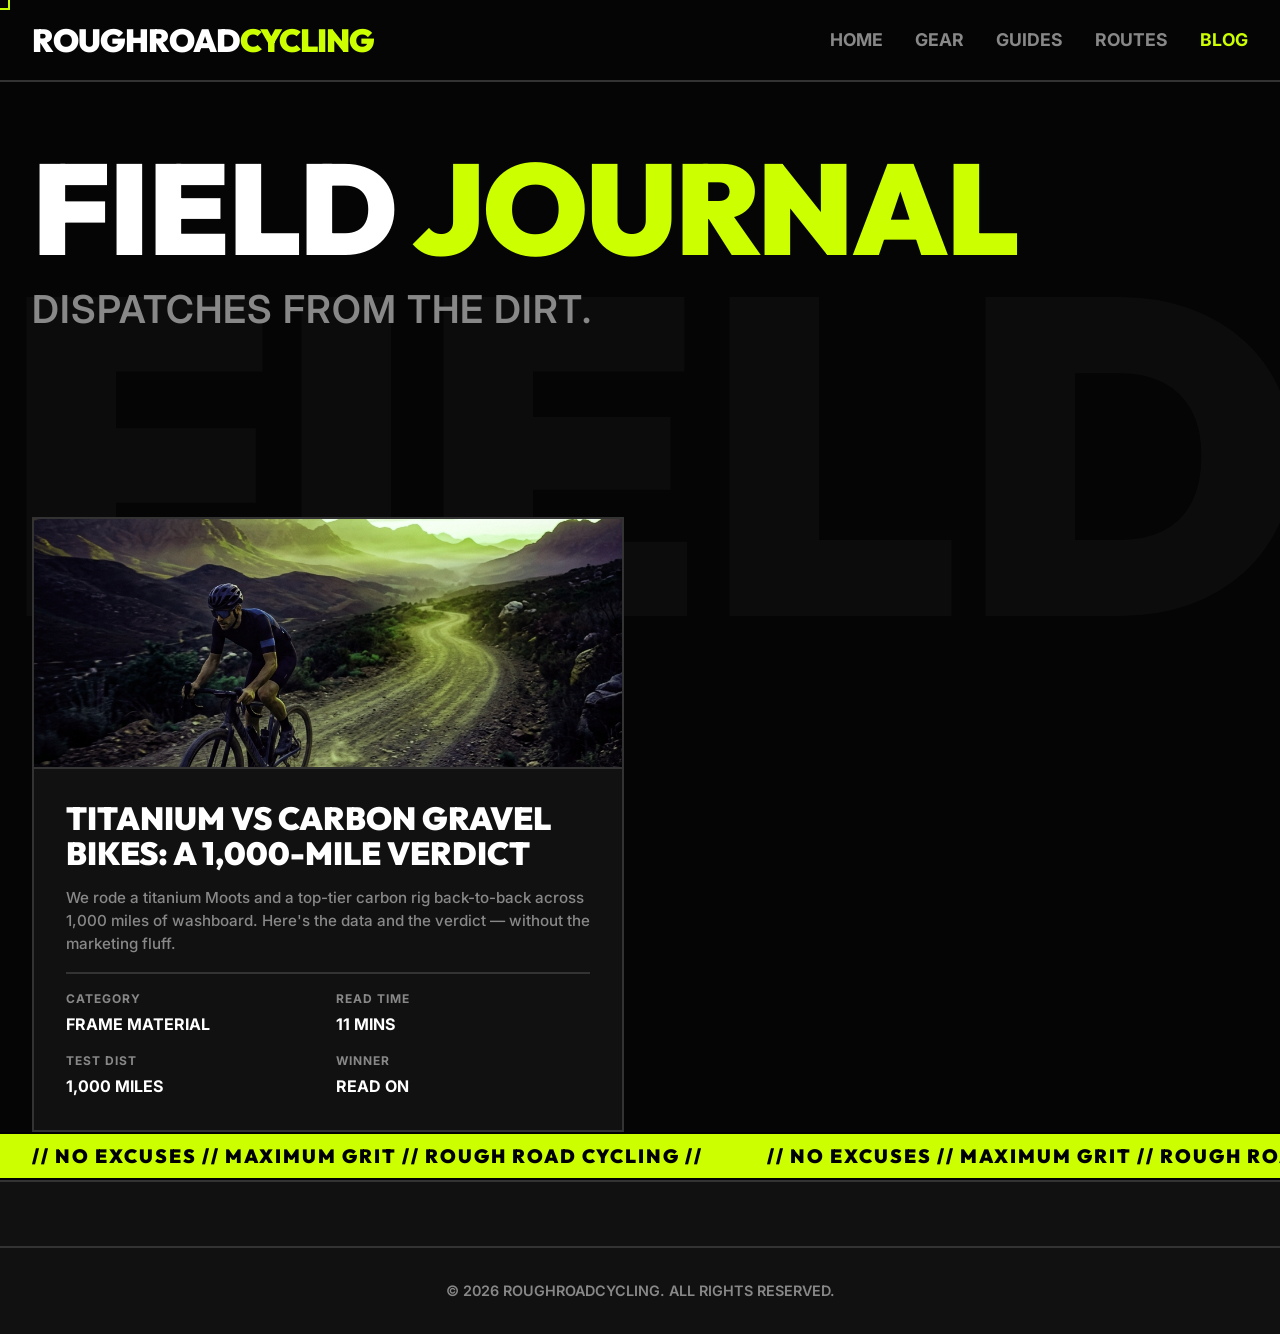
==== blog/index.html @ 873dca98 "SEO foundation + flagship blog post - Add canonical, Open Graph, Twitter Card, and JSON-LD schema to" ====
<!DOCTYPE html>
<html lang="en">
<head>
    <meta charset="UTF-8">
    <meta name="viewport" content="width=device-width, initial-scale=1.0">
    <meta name="robots" content="index,follow,max-image-preview:large">
    <meta name="theme-color" content="#0a0a0a">

    <title>The Field Journal — Gravel Cycling Blog | RoughRoadCycling</title>
    <meta name="description" content="Field-tested gravel cycling and bikepacking articles. Gear deep-dives, training protocols, route reports — written from the saddle, not the desk.">
    <link rel="canonical" href="https://roughroadcycling.com/blog/">

    <meta property="og:type" content="website">
    <meta property="og:site_name" content="RoughRoadCycling">
    <meta property="og:title" content="The Field Journal — Gravel Cycling Blog">
    <meta property="og:description" content="Field-tested gravel cycling and bikepacking articles.">
    <meta property="og:url" content="https://roughroadcycling.com/blog/">
    <meta property="og:image" content="https://roughroadcycling.com/images/hero.png">
    <meta property="og:image:alt" content="Gravel cyclist on a remote dirt road">

    <meta name="twitter:card" content="summary_large_image">
    <meta name="twitter:title" content="The Field Journal — Gravel Cycling Blog">
    <meta name="twitter:description" content="Field-tested gravel cycling and bikepacking articles.">
    <meta name="twitter:image" content="https://roughroadcycling.com/images/hero.png">

    <link rel="preconnect" href="https://fonts.googleapis.com">
    <link rel="preconnect" href="https://fonts.gstatic.com" crossorigin>
    <link href="https://fonts.googleapis.com/css2?family=Inter:wght@400;700;900&family=Outfit:wght@600;900&display=swap" rel="stylesheet">
    <link rel="stylesheet" href="../css/styles.css">

    <script type="application/ld+json">
    {
      "@context": "https://schema.org",
      "@type": "Blog",
      "name": "The Field Journal",
      "url": "https://roughroadcycling.com/blog/",
      "description": "Field-tested gravel cycling and bikepacking articles.",
      "publisher": {
        "@type": "Organization",
        "name": "RoughRoadCycling",
        "logo": { "@type": "ImageObject", "url": "https://roughroadcycling.com/images/hero.png" }
      },
      "blogPost": [
        {
          "@type": "BlogPosting",
          "headline": "Titanium vs Carbon Gravel Bikes: A 1,000-Mile Verdict",
          "url": "https://roughroadcycling.com/blog/titanium-vs-carbon-gravel-bike/",
          "datePublished": "2026-05-18"
        }
      ]
    }
    </script>
</head>
<body>
    <div class="scroll-text-bg" aria-hidden="true">FIELD JOURNAL // RAW DISPATCH //</div>

    <header class="site-header">
        <div class="container nav-container">
            <a href="../index.html" class="logo">RoughRoad<span>Cycling</span></a>
            <button class="mobile-menu-btn" aria-label="Toggle menu" aria-expanded="false">☰</button>
            <nav>
                <ul class="nav-links">
                    <li><a href="../index.html">Home</a></li>
                    <li><a href="../reviews.html">Gear</a></li>
                    <li><a href="../guides.html">Guides</a></li>
                    <li><a href="../routes.html">Routes</a></li>
                    <li><a href="index.html" class="active">Blog</a></li>
                </ul>
            </nav>
        </div>
    </header>

    <section class="container" style="padding-top: 150px; padding-bottom: 50px;">
        <div class="section-header fade-in-up">
            <h1 class="brutalist-title">Field <span class="text-accent">Journal</span></h1>
            <p class="brutalist-subtitle" style="color: var(--color-text-muted);">Dispatches from the dirt.</p>
        </div>
    </section>

    <section class="container fade-in-up" style="padding-top: 0;">
        <div class="grid-cards">

            <a href="titanium-vs-carbon-gravel-bike/" class="ticket-card">
                <div class="ticket-img-wrapper">
                    <span class="ticket-category-tag">Gear</span>
                    <img src="../images/hero.png" alt="Titanium and carbon gravel bikes side by side on a dirt road" class="ticket-img" loading="lazy" style="filter: hue-rotate(45deg);">
                </div>
                <div class="ticket-content">
                    <h2 class="ticket-title">Titanium vs Carbon Gravel Bikes: A 1,000-Mile Verdict</h2>
                    <p style="color: var(--color-text-muted); font-size: 0.95rem; margin-bottom: var(--space-sm); font-weight: 500;">We rode a titanium Moots and a top-tier carbon rig back-to-back across 1,000 miles of washboard. Here's the data and the verdict — without the marketing fluff.</p>
                    <div class="ticket-data">
                        <div class="data-point">
                            <span class="data-label">Category</span>
                            <span class="data-value">Frame Material</span>
                        </div>
                        <div class="data-point">
                            <span class="data-label">Read Time</span>
                            <span class="data-value">11 Mins</span>
                        </div>
                        <div class="data-point">
                            <span class="data-label">Test Dist</span>
                            <span class="data-value">1,000 Miles</span>
                        </div>
                        <div class="data-point">
                            <span class="data-label">Winner</span>
                            <span class="data-value text-accent">Read on</span>
                        </div>
                    </div>
                </div>
            </a>

        </div>
    </section>

    <div class="marquee-container">
        <div class="marquee-content">
            <span>// NO EXCUSES // MAXIMUM GRIT // ROUGH ROAD CYCLING //</span>
            <span>// NO EXCUSES // MAXIMUM GRIT // ROUGH ROAD CYCLING //</span>
            <span>// NO EXCUSES // MAXIMUM GRIT // ROUGH ROAD CYCLING //</span>
            <span>// NO EXCUSES // MAXIMUM GRIT // ROUGH ROAD CYCLING //</span>
        </div>
    </div>

    <footer class="site-footer">
        <div class="container footer-bottom">
            <p>&copy; 2026 RoughRoadCycling. All Rights Reserved.</p>
        </div>
    </footer>

    <script src="../js/main.js"></script>
</body>
</html>
---- css/styles.css ----
:root {
  /* Brand Colors - Dark Brutalist */
  --color-bg: #050505;
  --color-surface: #111;
  --color-accent: #ccff00; /* Volt / Neon Yellow */
  --color-text-main: #ffffff;
  --color-text-muted: #888888;
  --color-border: #333333;

  /* Typography */
  --font-sans: 'Inter', system-ui, -apple-system, sans-serif;
  --font-heading: 'Outfit', 'Inter', system-ui, sans-serif;

  /* Spacing */
  --space-xs: 0.5rem;
  --space-sm: 1rem;
  --space-md: 2rem;
  --space-lg: 4rem;
  --space-xl: 8rem;

  /* Other */
  --border-radius: 0px; /* Brutalist sharp edges */
  --transition-fast: 0.15s ease-out;
  /* Other */
  --border-radius: 0px; /* Brutalist sharp edges */
  --transition-fast: 0.15s ease-out;
  --transition-normal: 0.3s cubic-bezier(0.19, 1, 0.22, 1);
}

/* Reset & Base */
*, *::before, *::after {
  box-sizing: border-box;
  margin: 0;
  padding: 0;
}

body {
  font-family: var(--font-sans);
  background-color: var(--color-bg);
  color: var(--color-text-main);
  line-height: 1.5;
  -webkit-font-smoothing: antialiased;
  overflow-x: hidden;
  cursor: none; /* For custom cursor */
}

img {
  max-width: 100%;
  display: block;
}

a {
  color: inherit;
  text-decoration: none;
}

/* Typography Classes */
h1, h2, h3, h4, h5, h6 {
  font-family: var(--font-heading);
  line-height: 1.1;
  font-weight: 900;
  text-transform: uppercase;
  margin-bottom: var(--space-sm);
}

.brutalist-title {
  font-size: clamp(4rem, 10vw, 8rem);
  letter-spacing: -2px;
  line-height: 0.9;
}

.brutalist-subtitle {
  font-size: clamp(1.5rem, 3vw, 2.5rem);
  font-weight: 600;
  color: var(--color-accent);
  text-transform: uppercase;
  letter-spacing: 1px;
}

.text-accent {
  color: var(--color-accent);
}

/* Layout */
.container {
  width: 100%;
  max-width: 1400px; /* Wider for cinematic feel */
  margin: 0 auto;
  padding: 0 var(--space-md);
}

section {
  padding: var(--space-xl) 0;
}

/* Components */
.btn {
  display: inline-flex;
  align-items: center;
  justify-content: center;
  padding: 1rem 2rem;
  font-weight: 900;
  text-transform: uppercase;
  letter-spacing: 1px;
  cursor: pointer;
  transition: var(--transition-fast);
  border: 2px solid transparent;
  font-family: var(--font-heading);
  font-size: 1.1rem;
}

.btn-primary {
  background: var(--color-accent);
  color: #000;
}

.btn-primary:hover {
  background: #000;
  color: var(--color-accent);
  border-color: var(--color-accent);
}

.btn-outline {
  background: transparent;
  border: 2px solid var(--color-text-main);
  color: var(--color-text-main);
}

.btn-outline:hover {
  background: var(--color-text-main);
  color: #000;
}

/* Header & Nav */
.site-header {
  position: fixed;
  top: 0;
  left: 0;
  width: 100%;
  padding: var(--space-sm) 0;
  background: var(--color-bg);
  z-index: 1000;
  border-bottom: 2px solid var(--color-border);
}

.nav-container {
  display: flex;
  justify-content: space-between;
  align-items: center;
}

.logo {
  font-family: var(--font-heading);
  font-size: 2rem;
  font-weight: 900;
  letter-spacing: -1px;
  text-transform: uppercase;
  color: var(--color-text-main);
}

.logo span {
  color: var(--color-accent);
}

.nav-links {
  display: flex;
  gap: var(--space-md);
  list-style: none;
}

.nav-links a {
  font-weight: 700;
  font-size: 1.1rem;
  text-transform: uppercase;
  color: var(--color-text-muted);
  transition: var(--transition-fast);
}

.nav-links a:hover, .nav-links a.active {
  color: var(--color-accent);
}

.mobile-menu-btn {
  display: none;
  background: none;
  border: none;
  color: var(--color-text-main);
  font-size: 1.5rem;
  cursor: pointer;
}

/* Hero Section */
.hero {
  min-height: 100vh;
  display: flex;
  align-items: center;
  position: relative;
  overflow: hidden;
  border-bottom: 2px solid var(--color-border);
}

.hero-bg {
  position: absolute;
  top: -10%;
  left: 0;
  width: 100%;
  height: 120%;
  object-fit: cover;
  z-index: -2;
  will-change: transform;
}

.hero-overlay {
  position: absolute;
  top: 0;
  left: 0;
  width: 100%;
  height: 100%;
  background: rgba(0, 0, 0, 0.6); /* Stark overlay for contrast */
  z-index: -1;
}

.hero-content {
  width: 100%;
  padding-top: 100px;
}

.hero-buttons {
  display: flex;
  gap: var(--space-md);
  margin-top: var(--space-lg);
}

/* Brutalist Card (Ticket Style) */
.grid-cards {
  display: grid;
  grid-template-columns: repeat(auto-fill, minmax(400px, 1fr));
  gap: var(--space-md);
  margin-top: var(--space-lg);
}

.ticket-card {
  background: var(--color-surface);
  border: 2px solid var(--color-border);
  display: flex;
  flex-direction: column;
  transition: var(--transition-fast);
  position: relative;
}

.ticket-card:hover {
  border-color: var(--color-accent);
  transform: translate(-4px, -4px);
  box-shadow: 8px 8px 0px 0px var(--color-accent);
}

.ticket-img-wrapper {
  position: relative;
  height: 250px;
  overflow: hidden;
  border-bottom: 2px solid var(--color-border);
}

.ticket-card:hover .ticket-img-wrapper {
  border-bottom-color: var(--color-accent);
}

.ticket-img {
  width: 100%;
  height: 100%;
  object-fit: cover;
  transition: transform 0.5s ease;
}

@keyframes glitch-flash {
  0% { filter: invert(1) hue-rotate(180deg); transform: translateX(-5px) scale(1.05); }
  50% { filter: contrast(200%) hue-rotate(90deg); transform: translateX(5px) scale(1.05); }
  100% { filter: none; transform: translateX(0) scale(1.05); }
}

.ticket-card:hover .ticket-img {
  animation: glitch-flash 0.2s ease-out;
  transform: scale(1.05);
  filter: contrast(120%) saturate(120%);
}

.ticket-category-tag {
  position: absolute;
  top: var(--space-sm);
  left: var(--space-sm);
  background: var(--color-accent);
  color: #000;
  padding: 0.25rem 0.5rem;
  font-weight: 900;
  text-transform: uppercase;
  font-size: 0.8rem;
  letter-spacing: 1px;
}

.ticket-content {
  padding: var(--space-md);
}

.ticket-title {
  font-size: 2rem;
  margin-bottom: var(--space-sm);
}

/* Data Grid within Ticket */
.ticket-data {
  display: grid;
  grid-template-columns: 1fr 1fr;
  border-top: 2px solid var(--color-border);
  margin-top: var(--space-sm);
  padding-top: var(--space-sm);
  gap: var(--space-sm);
}

.ticket-card:hover .ticket-data {
  border-top-color: var(--color-border); /* Keep it grey or change? Keep grey */
}

.data-point {
  display: flex;
  flex-direction: column;
}

.data-label {
  font-size: 0.75rem;
  color: var(--color-text-muted);
  text-transform: uppercase;
  font-weight: 700;
  letter-spacing: 1px;
  margin-bottom: 0.25rem;
}

.data-value {
  font-size: 1rem;
  font-weight: 700;
  color: var(--color-text-main);
  text-transform: uppercase;
}

/* Footer */
.site-footer {
  background: var(--color-surface);
  padding: var(--space-lg) 0 var(--space-md);
  border-top: 2px solid var(--color-border);
}

.footer-grid {
  display: grid;
  grid-template-columns: repeat(auto-fit, minmax(250px, 1fr));
  gap: var(--space-md);
  margin-bottom: var(--space-lg);
}

.footer-col h4 {
  font-size: 1.5rem;
  margin-bottom: var(--space-sm);
}

.footer-links {
  list-style: none;
}

.footer-links li {
  margin-bottom: var(--space-xs);
}

.footer-links a {
  font-weight: 600;
  color: var(--color-text-muted);
  text-transform: uppercase;
  transition: var(--transition-fast);
}

.footer-links a:hover {
  color: var(--color-accent);
}

.footer-bottom {
  text-align: center;
  color: var(--color-text-muted);
  font-size: 0.9rem;
  border-top: 2px solid var(--color-border);
  padding-top: var(--space-md);
  font-weight: 600;
  text-transform: uppercase;
}

/* Utilities */
.text-center { text-align: center; }
.section-header { margin-bottom: var(--space-lg); }

/* Responsive */
@media (max-width: 768px) {
  .nav-links {
    display: none;
    position: absolute;
    top: 100%;
    left: 0;
    width: 100%;
    flex-direction: column;
    background: var(--color-bg);
    padding: var(--space-md);
    border-bottom: 2px solid var(--color-border);
  }

  .nav-links.active {
    display: flex;
  }

  .mobile-menu-btn {
    display: block;
  }

  .grid-cards {
    grid-template-columns: 1fr;
  }
}

/* Animations */
.fade-in-up {
  opacity: 0;
  transform: translateY(30px);
  transition: opacity 0.6s ease-out, transform 0.6s ease-out;
}

.fade-in-up.is-visible {
  opacity: 1;
  transform: translateY(0);
}

/* Scroll Progress */
.scroll-progress {
  position: fixed;
  top: 0;
  left: 0;
  width: 0%;
  height: 4px;
  background: var(--color-accent);
  z-index: 9999;
  box-shadow: 0 0 10px rgba(0,0,0,0.5);
}

/* Custom Cursor */
.custom-cursor {
  position: fixed;
  top: 0;
  left: 0;
  width: 20px;
  height: 20px;
  border: 2px solid var(--color-accent);
  pointer-events: none;
  z-index: 100000;
  transform: translate(-50%, -50%);
  transition: width 0.1s, height 0.1s, background-color 0.1s, border-radius 0.1s;
  mix-blend-mode: difference;
}
.custom-cursor.hovering {
  width: 60px;
  height: 60px;
  background-color: var(--color-accent);
  border-radius: 0;
}

/* Preloader */
.brutalist-preloader {
  position: fixed;
  top: 0; left: 0; width: 100%; height: 100vh;
  background: #000;
  z-index: 99999;
  display: flex; align-items: center; justify-content: center;
  transition: transform 0.4s cubic-bezier(0.19, 1, 0.22, 1);
}
.preloader-counter {
  font-family: var(--font-heading);
  font-size: clamp(8rem, 20vw, 20rem);
  font-weight: 900;
  color: var(--color-accent);
  letter-spacing: -5px;
}

/* Marquee Ticker */
.marquee-container {
  width: 100%;
  overflow: hidden;
  background: var(--color-accent);
  color: #000;
  padding: 0.5rem 0;
  border-bottom: 2px solid #000;
  border-top: 2px solid #000;
  display: flex;
  white-space: nowrap;
}

/* Scroll Scrub Typography */
.scroll-text-bg {
  position: fixed;
  top: 50%;
  left: 0;
  transform: translateY(-50%);
  font-family: var(--font-heading);
  font-size: 35vw;
  font-weight: 900;
  color: rgba(255, 255, 255, 0.03);
  white-space: nowrap;
  pointer-events: none;
  z-index: -3;
  will-change: transform;
}
.marquee-content {
  display: flex;
  animation: marquee 10s linear infinite;
  font-family: var(--font-heading);
  font-weight: 900;
  font-size: 1.2rem;
  letter-spacing: 2px;
}
.marquee-content span {
  padding: 0 2rem;
}
@keyframes marquee {
  0% { transform: translateX(0); }
  100% { transform: translateX(-50%); }
}
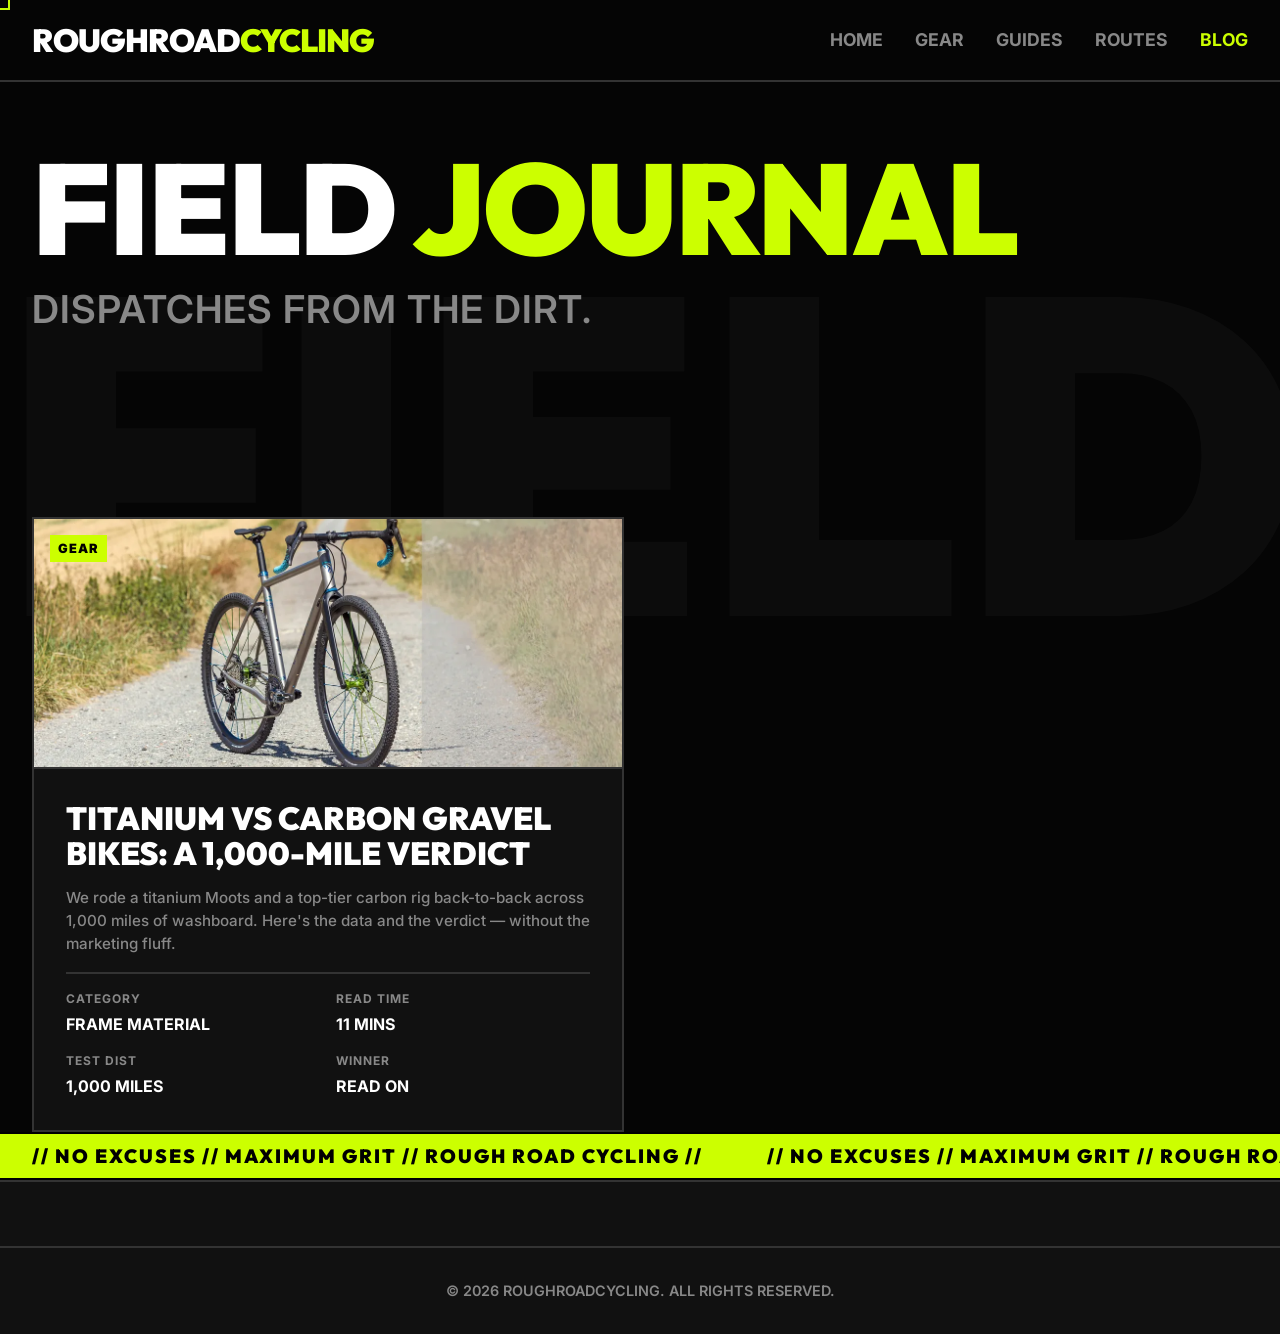
==== commit 6c4f7d74: "Add 5 blog post images, replace PNG site assets with WebP - Wire 5 real, compressed WebP images into" ====
--- a/blog/index.html
+++ b/blog/index.html
@@ -15,13 +15,13 @@
     <meta property="og:title" content="The Field Journal — Gravel Cycling Blog">
     <meta property="og:description" content="Field-tested gravel cycling and bikepacking articles.">
     <meta property="og:url" content="https://roughroadcycling.com/blog/">
-    <meta property="og:image" content="https://roughroadcycling.com/images/hero.png">
+    <meta property="og:image" content="https://roughroadcycling.com/images/hero.webp">
     <meta property="og:image:alt" content="Gravel cyclist on a remote dirt road">
 
     <meta name="twitter:card" content="summary_large_image">
     <meta name="twitter:title" content="The Field Journal — Gravel Cycling Blog">
     <meta name="twitter:description" content="Field-tested gravel cycling and bikepacking articles.">
-    <meta name="twitter:image" content="https://roughroadcycling.com/images/hero.png">
+    <meta name="twitter:image" content="https://roughroadcycling.com/images/hero.webp">
 
     <link rel="preconnect" href="https://fonts.googleapis.com">
     <link rel="preconnect" href="https://fonts.gstatic.com" crossorigin>
@@ -38,7 +38,7 @@
       "publisher": {
         "@type": "Organization",
         "name": "RoughRoadCycling",
-        "logo": { "@type": "ImageObject", "url": "https://roughroadcycling.com/images/hero.png" }
+        "logo": { "@type": "ImageObject", "url": "https://roughroadcycling.com/images/hero.webp" }
       },
       "blogPost": [
         {
@@ -83,7 +83,7 @@
             <a href="titanium-vs-carbon-gravel-bike/" class="ticket-card">
                 <div class="ticket-img-wrapper">
                     <span class="ticket-category-tag">Gear</span>
-                    <img src="../images/hero.png" alt="Titanium and carbon gravel bikes side by side on a dirt road" class="ticket-img" loading="lazy" style="filter: hue-rotate(45deg);">
+                    <img src="../images/blog/ti-vs-carbon/ti-vs-carbon-hero.webp" alt="Titanium gravel bike on a gravel road — frame material comparison" class="ticket-img" width="1200" height="547" loading="lazy" decoding="async">
                 </div>
                 <div class="ticket-content">
                     <h2 class="ticket-title">Titanium vs Carbon Gravel Bikes: A 1,000-Mile Verdict</h2>
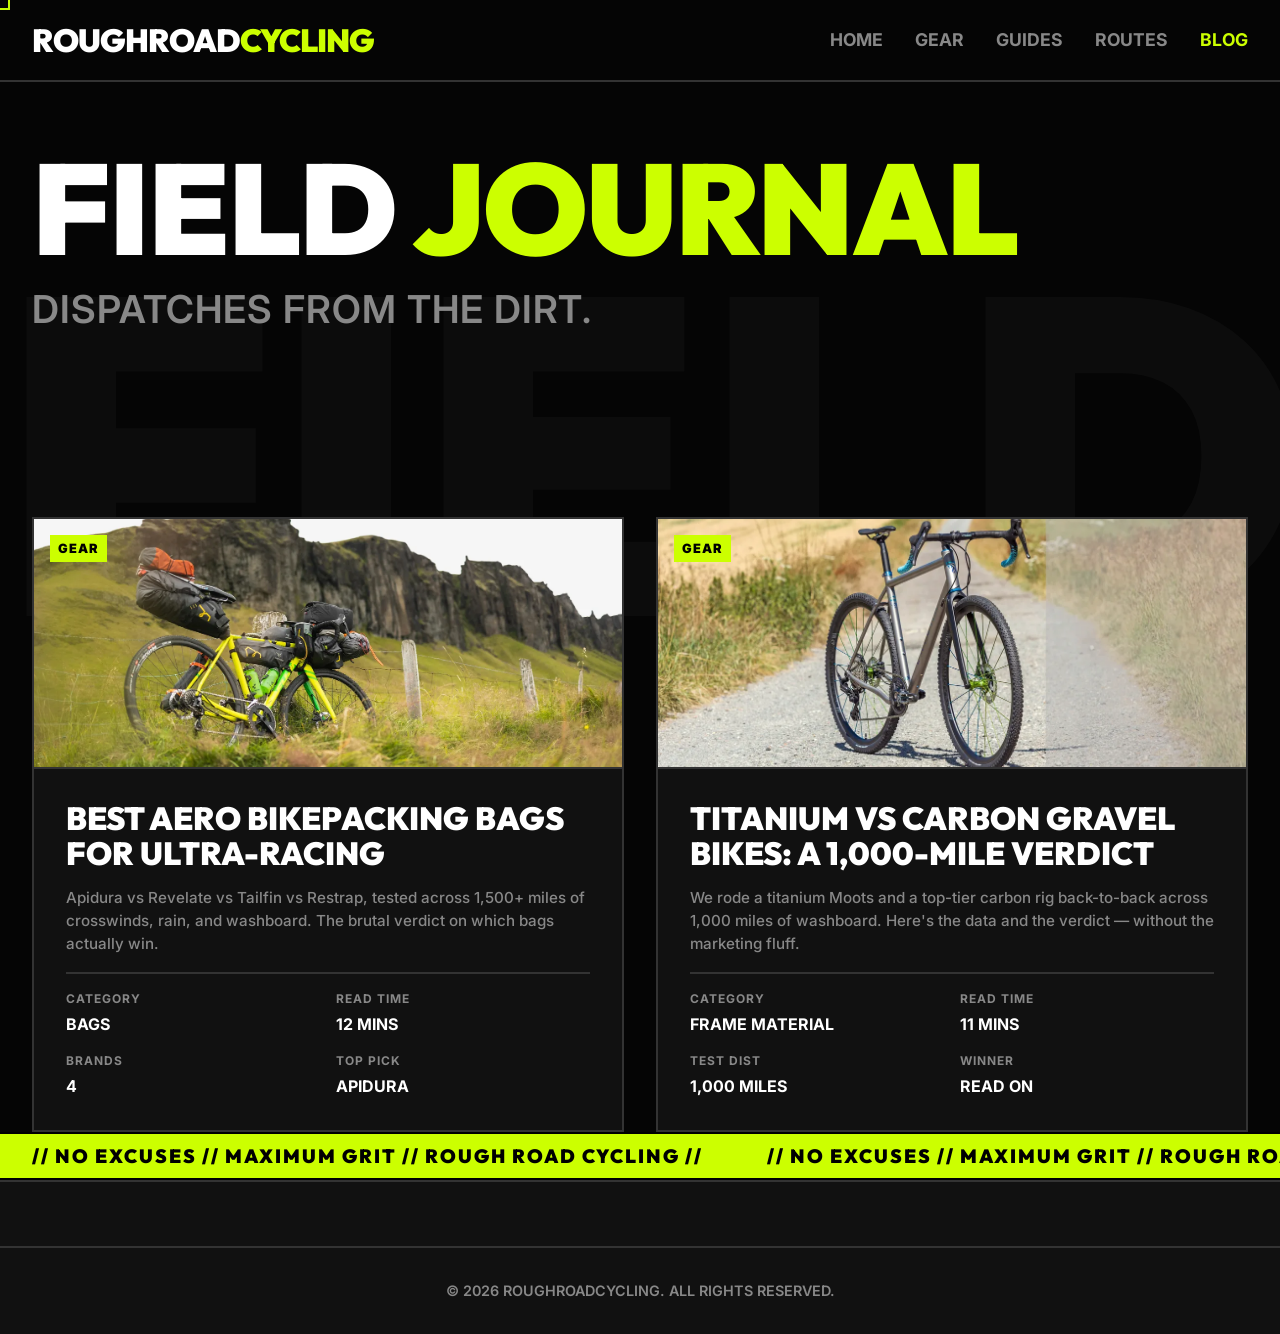
==== commit ce714ef7: "Add post #2: Best Aero Bikepacking Bags for Ultra-Racing - ~2000-word commercial review comparing Ap" ====
--- a/blog/index.html
+++ b/blog/index.html
@@ -43,6 +43,12 @@
       "blogPost": [
         {
           "@type": "BlogPosting",
+          "headline": "Best Aero Bikepacking Bags for Ultra-Racing (Field Tested)",
+          "url": "https://roughroadcycling.com/blog/best-aero-bikepacking-bags/",
+          "datePublished": "2026-05-19"
+        },
+        {
+          "@type": "BlogPosting",
           "headline": "Titanium vs Carbon Gravel Bikes: A 1,000-Mile Verdict",
           "url": "https://roughroadcycling.com/blog/titanium-vs-carbon-gravel-bike/",
           "datePublished": "2026-05-18"
@@ -79,6 +85,35 @@
 
     <section class="container fade-in-up" style="padding-top: 0;">
         <div class="grid-cards">
+
+            <a href="best-aero-bikepacking-bags/" class="ticket-card">
+                <div class="ticket-img-wrapper">
+                    <span class="ticket-category-tag">Gear</span>
+                    <img src="../images/blog/aero-bikepacking-bags/aero-bags-hero.webp" alt="Loaded gravel bike with aero bikepacking bags against dramatic cliffs" class="ticket-img" width="1400" height="875" loading="lazy" decoding="async">
+                </div>
+                <div class="ticket-content">
+                    <h2 class="ticket-title">Best Aero Bikepacking Bags for Ultra-Racing</h2>
+                    <p style="color: var(--color-text-muted); font-size: 0.95rem; margin-bottom: var(--space-sm); font-weight: 500;">Apidura vs Revelate vs Tailfin vs Restrap, tested across 1,500+ miles of crosswinds, rain, and washboard. The brutal verdict on which bags actually win.</p>
+                    <div class="ticket-data">
+                        <div class="data-point">
+                            <span class="data-label">Category</span>
+                            <span class="data-value">Bags</span>
+                        </div>
+                        <div class="data-point">
+                            <span class="data-label">Read Time</span>
+                            <span class="data-value">12 Mins</span>
+                        </div>
+                        <div class="data-point">
+                            <span class="data-label">Brands</span>
+                            <span class="data-value">4</span>
+                        </div>
+                        <div class="data-point">
+                            <span class="data-label">Top Pick</span>
+                            <span class="data-value text-accent">Apidura</span>
+                        </div>
+                    </div>
+                </div>
+            </a>
 
             <a href="titanium-vs-carbon-gravel-bike/" class="ticket-card">
                 <div class="ticket-img-wrapper">
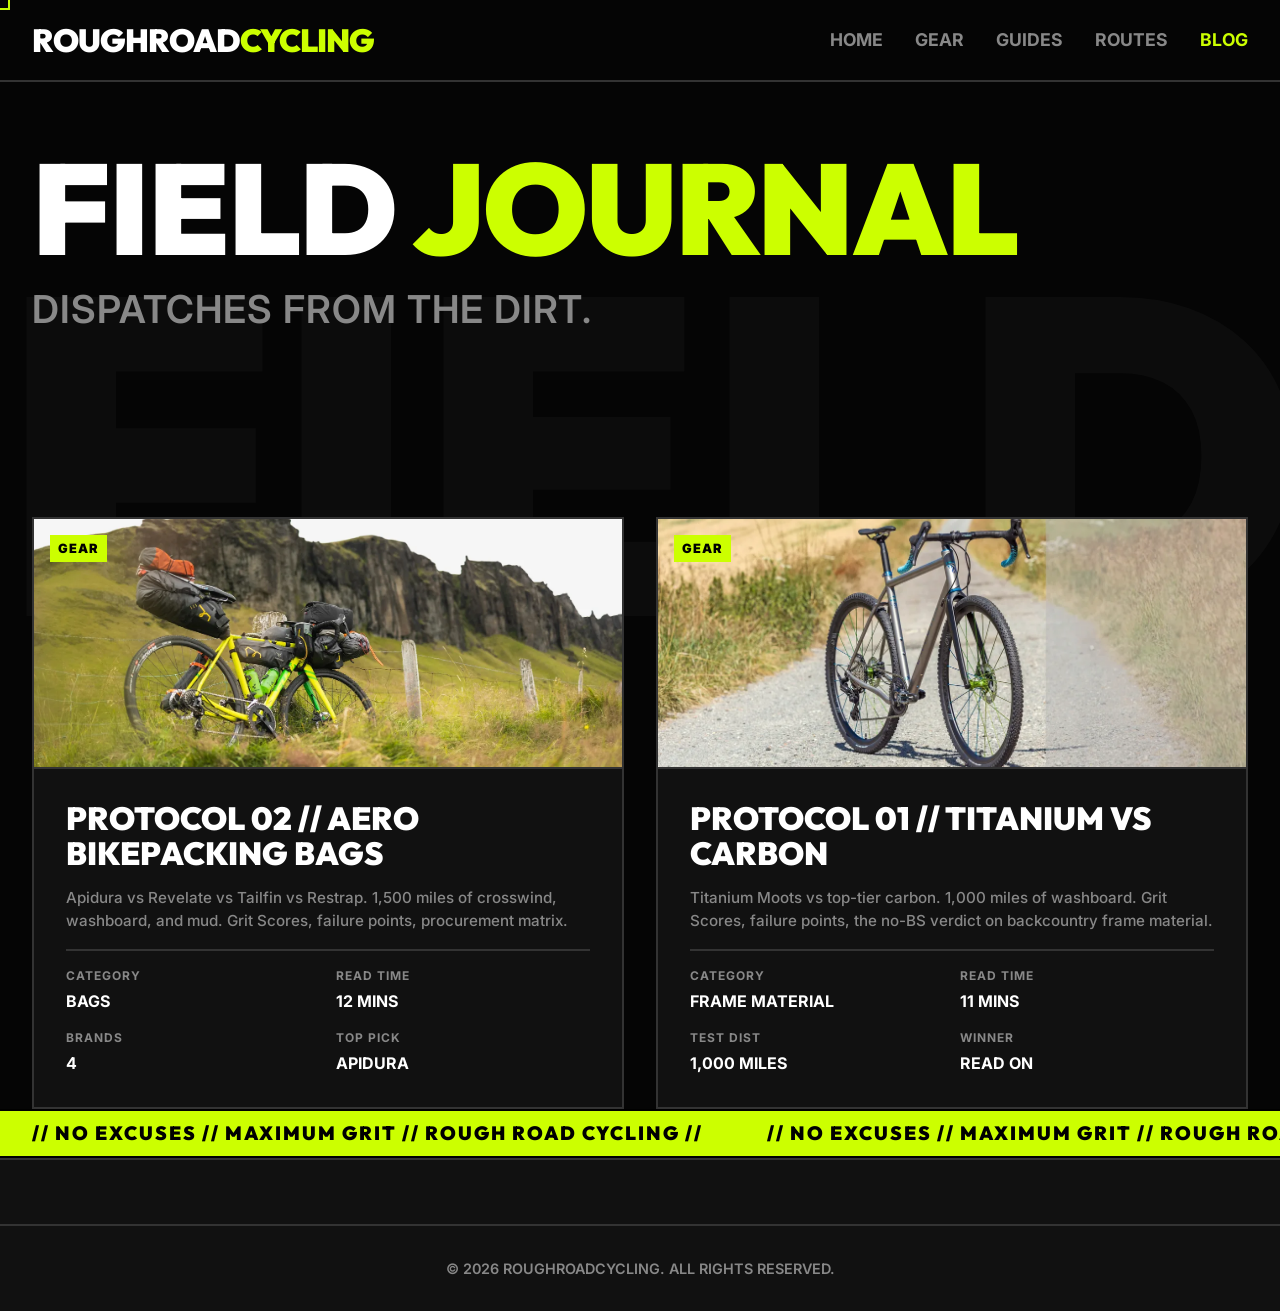
==== commit 3c6847ce: "Retrofit posts to Brand Protocol; add Grit Score page Per the Master Brand Protocol (Tactical Minima" ====
--- a/blog/index.html
+++ b/blog/index.html
@@ -43,13 +43,13 @@
       "blogPost": [
         {
           "@type": "BlogPosting",
-          "headline": "Best Aero Bikepacking Bags for Ultra-Racing (Field Tested)",
+          "headline": "Protocol 02 // Aero Bikepacking Bags: 1,500-Mile Loadout Test",
           "url": "https://roughroadcycling.com/blog/best-aero-bikepacking-bags/",
           "datePublished": "2026-05-19"
         },
         {
           "@type": "BlogPosting",
-          "headline": "Titanium vs Carbon Gravel Bikes: A 1,000-Mile Verdict",
+          "headline": "Protocol 01 // Titanium vs Carbon Gravel: 1,000-Mile Verdict",
           "url": "https://roughroadcycling.com/blog/titanium-vs-carbon-gravel-bike/",
           "datePublished": "2026-05-18"
         }
@@ -92,8 +92,8 @@
                     <img src="../images/blog/aero-bikepacking-bags/aero-bags-hero.webp" alt="Loaded gravel bike with aero bikepacking bags against dramatic cliffs" class="ticket-img" width="1400" height="875" loading="lazy" decoding="async">
                 </div>
                 <div class="ticket-content">
-                    <h2 class="ticket-title">Best Aero Bikepacking Bags for Ultra-Racing</h2>
-                    <p style="color: var(--color-text-muted); font-size: 0.95rem; margin-bottom: var(--space-sm); font-weight: 500;">Apidura vs Revelate vs Tailfin vs Restrap, tested across 1,500+ miles of crosswinds, rain, and washboard. The brutal verdict on which bags actually win.</p>
+                    <h2 class="ticket-title">Protocol 02 // Aero Bikepacking Bags</h2>
+                    <p style="color: var(--color-text-muted); font-size: 0.95rem; margin-bottom: var(--space-sm); font-weight: 500;">Apidura vs Revelate vs Tailfin vs Restrap. 1,500 miles of crosswind, washboard, and mud. Grit Scores, failure points, procurement matrix.</p>
                     <div class="ticket-data">
                         <div class="data-point">
                             <span class="data-label">Category</span>
@@ -121,8 +121,8 @@
                     <img src="../images/blog/ti-vs-carbon/ti-vs-carbon-hero.webp" alt="Titanium gravel bike on a gravel road — frame material comparison" class="ticket-img" width="1200" height="547" loading="lazy" decoding="async">
                 </div>
                 <div class="ticket-content">
-                    <h2 class="ticket-title">Titanium vs Carbon Gravel Bikes: A 1,000-Mile Verdict</h2>
-                    <p style="color: var(--color-text-muted); font-size: 0.95rem; margin-bottom: var(--space-sm); font-weight: 500;">We rode a titanium Moots and a top-tier carbon rig back-to-back across 1,000 miles of washboard. Here's the data and the verdict — without the marketing fluff.</p>
+                    <h2 class="ticket-title">Protocol 01 // Titanium vs Carbon</h2>
+                    <p style="color: var(--color-text-muted); font-size: 0.95rem; margin-bottom: var(--space-sm); font-weight: 500;">Titanium Moots vs top-tier carbon. 1,000 miles of washboard. Grit Scores, failure points, the no-BS verdict on backcountry frame material.</p>
                     <div class="ticket-data">
                         <div class="data-point">
                             <span class="data-label">Category</span>
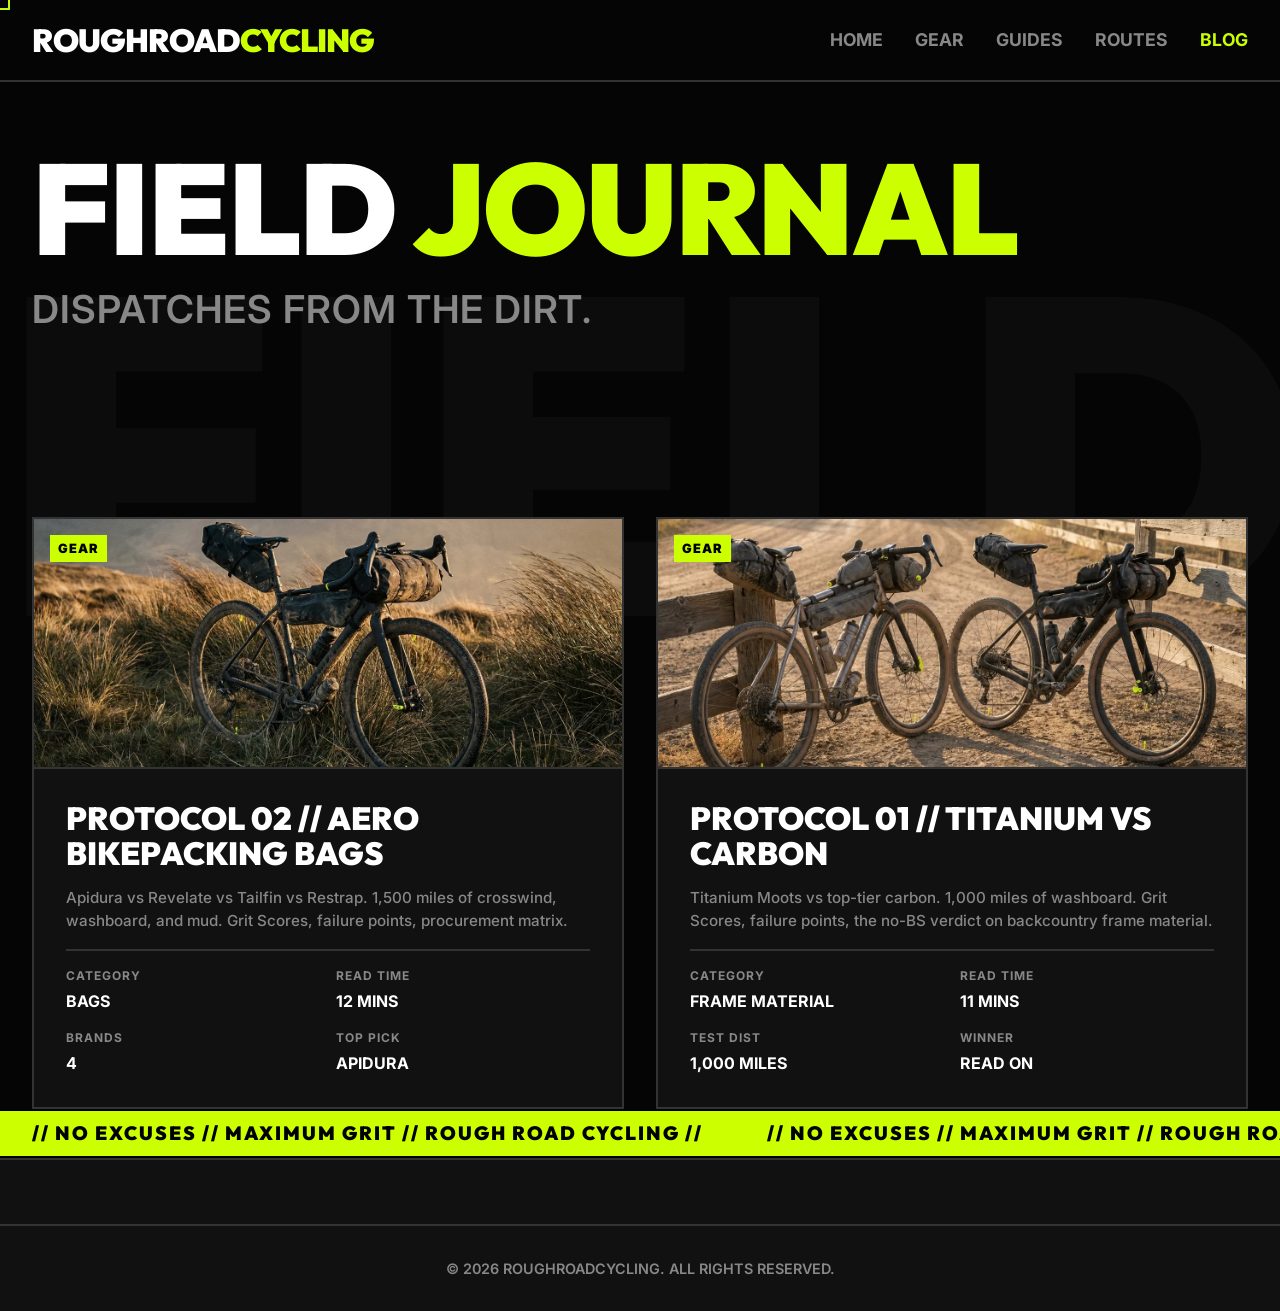
==== commit 0518ed47: "Replace stock images with AI-generated brand-aligned shots Posts #1 and #2 now use 12 new AI-generat" ====
--- a/blog/index.html
+++ b/blog/index.html
@@ -89,7 +89,7 @@
             <a href="best-aero-bikepacking-bags/" class="ticket-card">
                 <div class="ticket-img-wrapper">
                     <span class="ticket-category-tag">Gear</span>
-                    <img src="../images/blog/aero-bikepacking-bags/aero-bags-hero.webp" alt="Loaded gravel bike with aero bikepacking bags against dramatic cliffs" class="ticket-img" width="1400" height="875" loading="lazy" decoding="async">
+                    <img src="../images/blog/aero-bikepacking-bags/aero-bikepacking-bags-loaded-rig.webp" alt="Fully loaded gravel bike with aero bikepacking bags on a windswept ridge at golden hour" class="ticket-img" width="1376" height="768" loading="lazy" decoding="async">
                 </div>
                 <div class="ticket-content">
                     <h2 class="ticket-title">Protocol 02 // Aero Bikepacking Bags</h2>
@@ -118,7 +118,7 @@
             <a href="titanium-vs-carbon-gravel-bike/" class="ticket-card">
                 <div class="ticket-img-wrapper">
                     <span class="ticket-category-tag">Gear</span>
-                    <img src="../images/blog/ti-vs-carbon/ti-vs-carbon-hero.webp" alt="Titanium gravel bike on a gravel road — frame material comparison" class="ticket-img" width="1200" height="547" loading="lazy" decoding="async">
+                    <img src="../images/blog/ti-vs-carbon/titanium-vs-carbon-gravel-comparison.webp" alt="Titanium and carbon gravel bikes leaned side by side at golden hour" class="ticket-img" width="1376" height="768" loading="lazy" decoding="async">
                 </div>
                 <div class="ticket-content">
                     <h2 class="ticket-title">Protocol 01 // Titanium vs Carbon</h2>
